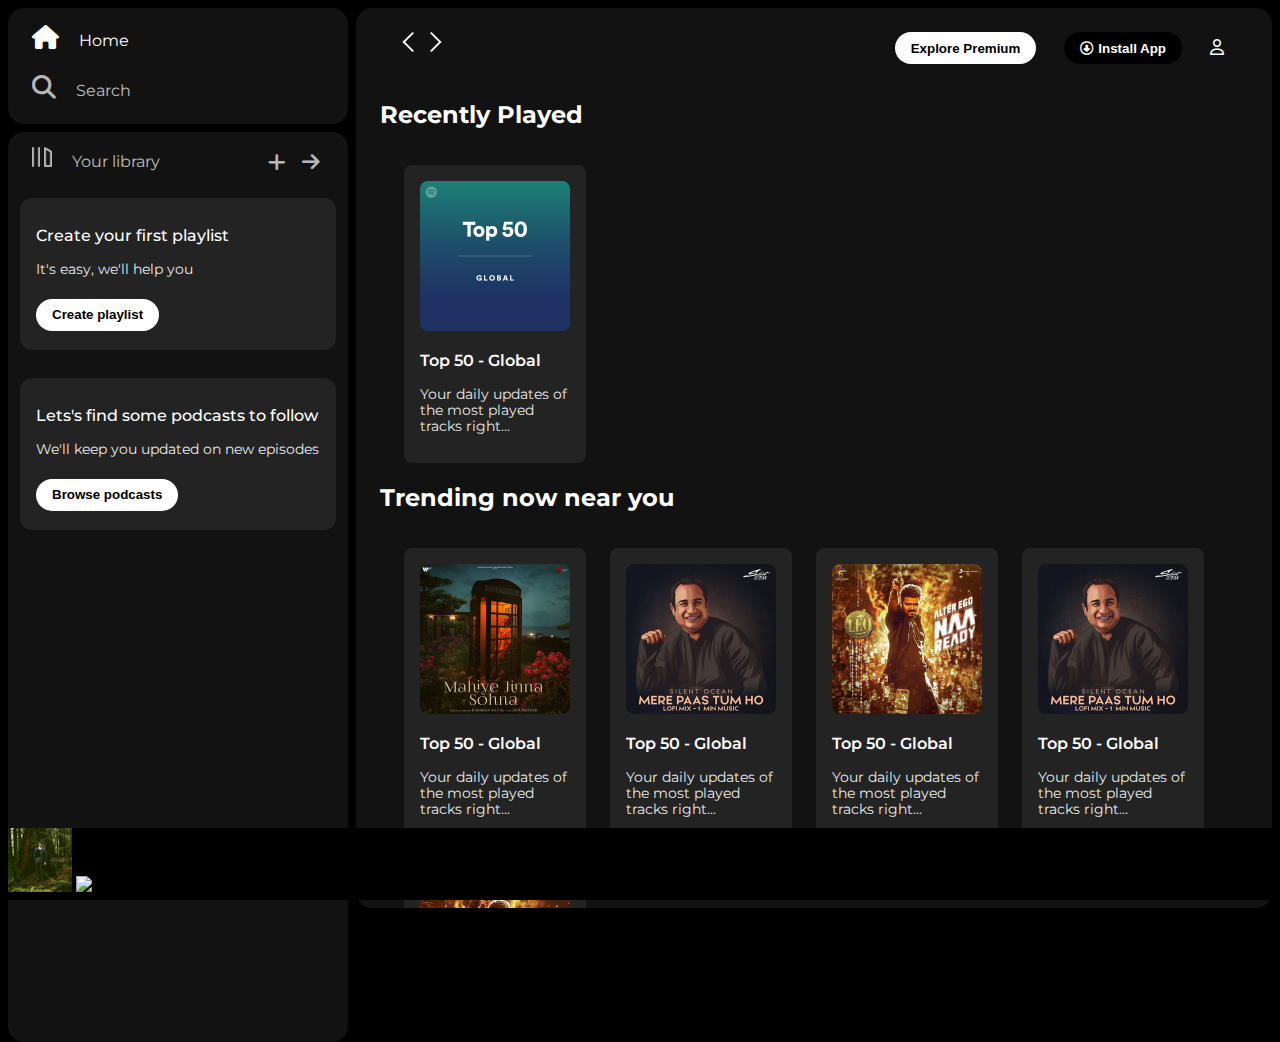
==== index.html @ 2ea7aca0 "initial commit" ====
<!DOCTYPE html>
<html lang="en">
<head>
    <meta charset="UTF-8">
    <meta name="viewport" content="width=device-width, initial-scale=1.0">
    <link rel="stylesheet" href="https://cdnjs.cloudflare.com/ajax/libs/font-awesome/6.7.2/css/all.min.css" integrity="sha512-Evv84Mr4kqVGRNSgIGL/F/aIDqQb7xQ2vcrdIwxfjThSH8CSR7PBEakCr51Ck+w+/U6swU2Im1vVX0SVk9ABhg==" crossorigin="anonymous" referrerpolicy="no-referrer" />
    <title>Spotify - Web Player: Music for everyone</title>
    <link rel="icon" href="./img/logo.png" />
    <link rel="preconnect" href="https://fonts.googleapis.com">
<link rel="preconnect" href="https://fonts.gstatic.com" crossorigin>
<link href="https://fonts.googleapis.com/css2?family=Montserrat:wght@300;400;500;600;700&display=swap" rel="stylesheet">
<link rel="stylesheet" href="style.css" />
</head>
<body>
    <div class="main">
        <div class="sidebar">
            <div class="nav">
                <div class="nav-option" style="opacity: 1">
                    <i class="fa-solid fa-house"></i>
                    <a href="">Home</a>
                </div>
                <div class="nav-option">
                    <i class="fa-solid fa-magnifying-glass"></i>
                    <a href="">Search</a>
                </div>
            </div>
            <div class="library">
                <div class="options">
                    <div class="lib-option nav-option">
                        <img src="./img/library_icon.png" />
                        <a href="">Your library</a>
                    </div>
                    <div class="icons">
                        <i class="fa-solid fa-plus"></i>
                        <i class="fa-solid fa-arrow-right"></i>
                    </div>
                </div>
                <div class="lib-box">
                    <div class="box">
                        <p class="box-p1">Create your first playlist</p>
                        <p class="box-p2">It's easy, we'll help you</p>
                        <button class="badge">Create playlist</button>
                    </div>
                    <div class="box">
                        <p class="box-p1">Lets's find some podcasts to follow</p>
                        <p class="box-p2">We'll keep you updated on new episodes</p>
                        <button class="badge">Browse podcasts</button>
                    </div>
                </div>
            </div>
        </div>

        <div class="main-content">
            <div class="sticky-nav">
                <div class="sticky-nav-icons">
                    <img src="./img/backward_icon.png" alt="backward_icon"/>
                <img src="./img/forward_icon.png" alt="forward_icon" class="hide"/>
                </div>
                <div class="sticky-nav-options">
                    <button class="badge nav-items hide">Explore Premium</button>
                <button class="badge nav-items dark-badge"><i class="fa-regular fa-circle-down" style="margin-right: 5px"></i>Install App</button>
                <i class="fa-regular fa-user nav-items"></i>
                </div>
            </div>

            <h2>Recently Played</h2>
            <div class="card-container">
                <div class="card-1">
                <img src="./img/card1img.jpeg" class="card-image">
                <p class="card-title">Top 50 - Global</p>
                <p class="card-body">Your daily updates of the most played tracks right...</p>
                </div>
            </div>

            <h2>Trending now near you</h2>
            <div class="card-container">
                <div class="card-1">
                <img src="./img/card2img.jpeg" class="card-image">
                <p class="card-title">Top 50 - Global</p>
                <p class="card-body">Your daily updates of the most played tracks right...</p>
                </div>

                <div class="card-1">
                <img src="./img/card3img.jpeg" class="card-image">
                <p class="card-title">Top 50 - Global</p>
                <p class="card-body">Your daily updates of the most played tracks right...</p>
                </div>

                <div class="card-1">
                <img src="./img/card4img.jpeg" class="card-image">
                <p class="card-title">Top 50 - Global</p>
                <p class="card-body">Your daily updates of the most played tracks right...</p>
                </div>

                <div class="card-1">
                <img src="./img/card3img.jpeg" class="card-image">
                <p class="card-title">Top 50 - Global</p>
                <p class="card-body">Your daily updates of the most played tracks right...</p>
                </div>

                <div class="card-1">
                <img src="./img/card4img.jpeg" class="card-image">
                <p class="card-title">Top 50 - Global</p>
                <p class="card-body">Your daily updates of the most played tracks right...</p>
                </div>
            </div>

            <h2>Featured charts</h2>
            <div class="card-container">
                <div class="card-1">
                <img src="./img/card5img.jpeg" class="card-image">
                <p class="card-title">Top songs - Global</p>
                <p class="card-body">Your daily updates of the most played tracks right...</p>
                </div>

                <div class="card-1">
                <img src="./img/card6img.jpeg" class="card-image">
                <p class="card-title">Top songs - India</p>
                <p class="card-body">Your daily updates of the most played tracks right...</p>
                </div>

                <div class="card-1">
                <img src="./img/card1img.jpeg" class="card-image">
                <p class="card-title">Top 50 - Global</p>
                <p class="card-body">Your daily updates of the most played tracks right...</p>
                </div>
            </div>
        <div class="footer">
            <div class="line"></div>
        </div>
        </div>
        <div class="music-player">
            <div class="album-cover">
                <img src="./img/album_picture.jpeg" />
                <img src="./img/">
            </div>
            <div class="music-player-options"></div>
        </div>
</body>
</html>
---- style.css ----
body {
    font-family: "Montserrat", sans-serif;
    margin:0;
    background-color: black;
    color: white;
    overflow: hidden;
}

.main{
    display: flex;
    height: 100vh;
    padding: 0.5rem;
}

.sidebar{
    background-color: black;
    width: 340px;
    border-radius: 1rem;
    margin-right: 0.5rem;
}

.main-content{
    background-color: #121212;
    flex: 1;
    border-radius: 1rem;
    overflow: auto;
    padding: 0 1.5rem 0 1.5rem;
}

.music-player{
    background-color: black;
    position: fixed;
    bottom: 0;
    width: 100vw;
    height: 72px;
}

a{
    text-decoration: none;
    color: white;
}

.nav{
    background-color: #121212;
    border-radius: 1rem;
    display: flex;
    flex-direction: column;
    justify-content: center;
    height: 100px;
    padding: 0.5rem 0.75rem;
}

.nav-option{
    line-height: 2.5rem;
    opacity: 0.7;
    transition: opacity 0.1s ease-in;
    padding: 0.3rem 0.75rem;
}

.nav-option:hover{
    opacity: 1;
}

.nav-option i{
    font-size: 1.5rem;
}

.nav-option a{
    font-size: 1rem;
    margin-left: 1rem;
}

.library{
    background-color: #121212;
    border-radius: 1rem;
    height: 100%;
    margin-top: 0.5rem;
    padding: 0.3rem 0.75rem;
}

.options{
    display: flex;
    justify-content: space-between;
    align-items: center;
}

.lib-option img{
    height: 1.25rem;
    width: 1.25rem;
}


.icons{
    font-size: 1.25rem;
    display: flex;
    transition: opacity 0.1s ease-in;
}

.icons i{
    margin-right: 1rem;
    opacity: 0.7;
}

.icons i:hover{
    opacity: 1;
}

.box{
    background-color: #232323;
    border-radius: 0.75rem;
    height: 8rem;
    margin: 0.75rem 0 1.75rem 0;
    padding: 0.75rem 1rem;
}

.box-p1{
    font-size: 1rem;
    font-weight: 500;
}

.box-p2{
    font-size: 0.85rem;
    opacity: 0.9;
}

.badge{
    border: none;
    background-color: white;
    border-radius: 6.25rem;
    padding: 0.25rem 1rem;
    font-weight: 700;
    margin-top: 0.5rem;
    height: 2rem;
    width: fit-content;
}

.dark-badge{
background-color: black;
color: white;
}

.sticky-nav{
    position: sticky;
    top: 0;
    background-color: #121212;
    display: flex;
    justify-content: space-between;
    align-items: center;
    padding: 1rem 0 1rem 0;
    z-index: 10;
}

.sticky-nav-icons{
    margin-left: 1rem;
}

.sticky-options:{
    display:flex;
    justify-content: center;
    align-items: center;
}
.nav-items{
    margin-right: 1.5rem;
}

@media (max-width: 1000px){
    .hide{
        display: none;
    }
}

.card-1{
    background-color: #232323;
    width: 150px;
    border-radius: 0.5rem;
    padding: 1rem;
    margin-left: 1.5rem;
    margin-top: 1rem;
}
.card-container{
    display: flex;
    flex-wrap: wrap;
}

.card-image{
    width: 100%;
    border-radius: 0.5rem;
}

.card-title{
    font-weight: 600;
}

.card-body{
    font-size: 0.85rem;
    opacity: 0.9;
}

.footer{
    height: 300px;
    display: flex;
    align-items: center;
    justify-content: center;
}

.line{
    width: 90%;
    height: 50%;
    border-top: 1px solid white;
    opacity: 0.4;
}
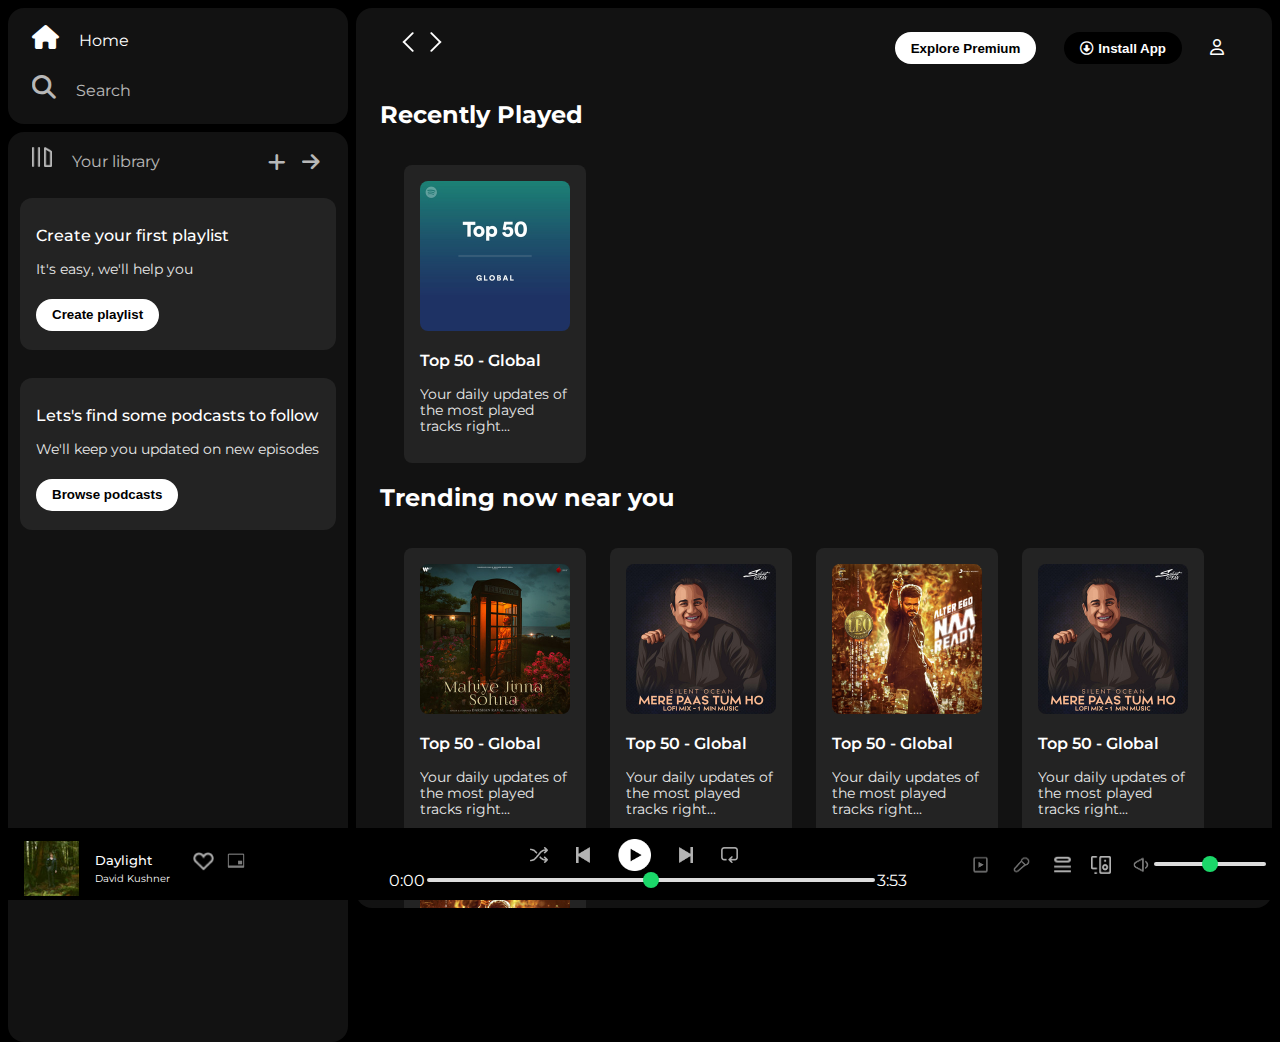
==== commit 5dd82532: "added player controls" ====
--- a/index.html
+++ b/index.html
@@ -125,16 +125,50 @@
                 <p class="card-body">Your daily updates of the most played tracks right...</p>
                 </div>
             </div>
+        
         <div class="footer">
-            <div class="line"></div>
+        <div class="line"></div>
         </div>
         </div>
+        
         <div class="music-player">
-            <div class="album-cover">
-                <img src="./img/album_picture.jpeg" />
-                <img src="./img/">
+            <div class="album">
+                <div class="album-cover">
+                    <img src="./img/album_picture.jpeg" class="pic"/>
+                </div>
+                <div class="album-title">
+                    <span class="song-name">Daylight</span>
+                    <span class="artist-name">David Kushner</span>
+                </div>
+                <div class="reactions">
+                    <img src="./img/album_icon1.png" class="react-btn"/>
+                    <img src="./img/album_icon2.png" class="react-btn second-pic"/>
+                </div>
             </div>
-            <div class="music-player-options"></div>
+            <div class="player">
+                <div class="player-controls">
+                    <img src="./img/player_icon1.png" class="player-control-icon" />
+                    <img src="./img/player_icon2.png" class="player-control-icon" />
+                    <img src="./img/player_icon3.png" class="player-control-icon" style="opacity: 1;height: 2rem" />
+                    <img src="./img/player_icon4.png" class="player-control-icon" />
+                    <img src="./img/player_icon5.png" class="player-control-icon" />
+                </div>
+                <div class="playback-bar">
+                    <span class="curr-time">0:00</span>
+                    <input type="range" min="0" max="100" class="progress-bar" step="1" />
+                    <span class="totel-time">3:53</span>
+                </div>
+            </div>
+            <div class="controls">
+                <!-- used additional classes to make the sizes equal because the sizes of the images were different -->
+                <img src="./img/controls_icon1.png" class="option-control small-opt"/>
+                <img src="./img/controld_icon2.png" class="option-control small-opt"/>
+                <img src="./img/controls_icon3.png" class="option-control norm-opt"/>
+                <img src="./img/controls_icon4.png" class="option-control big-opt"/>
+                <img src="./img/controls_icon5.png" class="option-control small-opt last-opt" style="margin-right:0"/>
+                <input type="range" min="0" max="100" class="sound-bar" step="1"/>
+                
+            </div>
         </div>
 </body>
 </html>--- a/style.css
+++ b/style.css
@@ -33,6 +33,9 @@
     bottom: 0;
     width: 100vw;
     height: 72px;
+    display: flex;
+    justify-content: space-between;
+    align-items: center;
 }
 
 a{
@@ -135,8 +138,8 @@
 }
 
 .dark-badge{
-background-color: black;
-color: white;
+    background-color: black;
+    color: white;
 }
 
 .sticky-nav{
@@ -149,12 +152,10 @@
     padding: 1rem 0 1rem 0;
     z-index: 10;
 }
-
 .sticky-nav-icons{
     margin-left: 1rem;
 }
-
-.sticky-options:{
+.sticky-options{
     display:flex;
     justify-content: center;
     align-items: center;
@@ -209,3 +210,163 @@
     border-top: 1px solid white;
     opacity: 0.4;
 }
+
+.album{
+    width: 25%;
+}
+
+.player{
+    width: 50%;
+}
+
+.controls{
+    width: 25%;
+}
+
+.player-controls{
+    display: flex;
+    justify-content: center;
+    align-items: center;
+}
+
+.player-control-icon{
+    height: 1rem;
+    margin-right: 1.75rem;
+    opacity: 0.7;
+    transition: opacity 0.1s ease-in;
+}
+
+.player-control-icon:hover{
+    opacity: 1;
+}
+
+.playback-bar{
+    display: flex;
+    justify-content: center;
+    align-items: center;
+}
+
+.progress-bar{
+    width: 70%;
+    appearance: none;
+    background-color: transparent;
+    cursor: pointer;
+}
+
+.progress-bar::-webkit-slider-runnable-track{
+    background-color: #ddd;
+    border-radius: 100px;
+    height: 0.2rem;
+}
+
+.progress-bar::-webkit-slider-thumb{
+    appearance:none;
+    background-color: #1bd769;
+    height: 16px;
+    width: 16px;
+    border-radius: 50%;
+    margin-top: -6px;
+}
+
+.album{
+    display: flex;
+    align-items: center;
+}
+
+.album-title{
+    display: flex;
+    flex-direction: column;
+    min-width: 80px;
+    margin-top: 10px;
+}
+.pic{
+    height: 55px;
+    width: 55px;
+    margin: 1.75rem 1rem 1rem 1rem;
+}
+
+.song-name{
+    font-size: 0.8rem;
+    font-weight: 500;
+    padding-bottom: 0.3rem;
+}
+
+.artist-name{
+    font-size: 0.65rem;
+}
+
+.reactions{
+    display: flex;
+    margin: 1rem 1rem 1rem 1rem;
+}
+
+.react-btn{ 
+    width: 25px;
+    height: 25px;
+    opacity: 0.7;
+    transition: opacity 0.1s ease-in;
+}
+
+.react-btn:hover{
+    opacity: 1;
+}
+
+.second-pic{
+    margin-left: 0.5rem;
+    height: 35px;
+    margin-top: -4px;
+}
+
+.controls{
+    display: flex;
+}
+
+.option-control{
+    width: 25px;
+    height: 25px;
+    margin-right: 1rem;
+    opacity: 0.7;
+    transition: opacity 0.1s ease-in;
+}
+
+.option-control:hover{
+    opacity: 1;
+}
+
+.small-opt{
+    height: 35px;
+}
+
+.big-opt{
+    height: 18px;
+    width: 20px;
+    margin-top: 9px;
+}
+
+.norm-opt{
+    height: 23px;
+    margin-top: 6px;
+}
+
+.sound-bar{
+    appearance: none;
+    width: 35%;
+    background-color: transparent;
+    cursor: pointer;
+}
+
+.sound-bar::-webkit-slider-runnable-track{
+    background-color: #ddd;
+    border-radius: 100px;
+    height: 0.2rem;
+}
+
+.sound-bar::-webkit-slider-thumb{
+        appearance:none;
+        background-color: #1bd769;
+        height: 16px;
+        width: 16px;
+        border-radius: 50%;
+        margin-top: -6px;
+
+}
